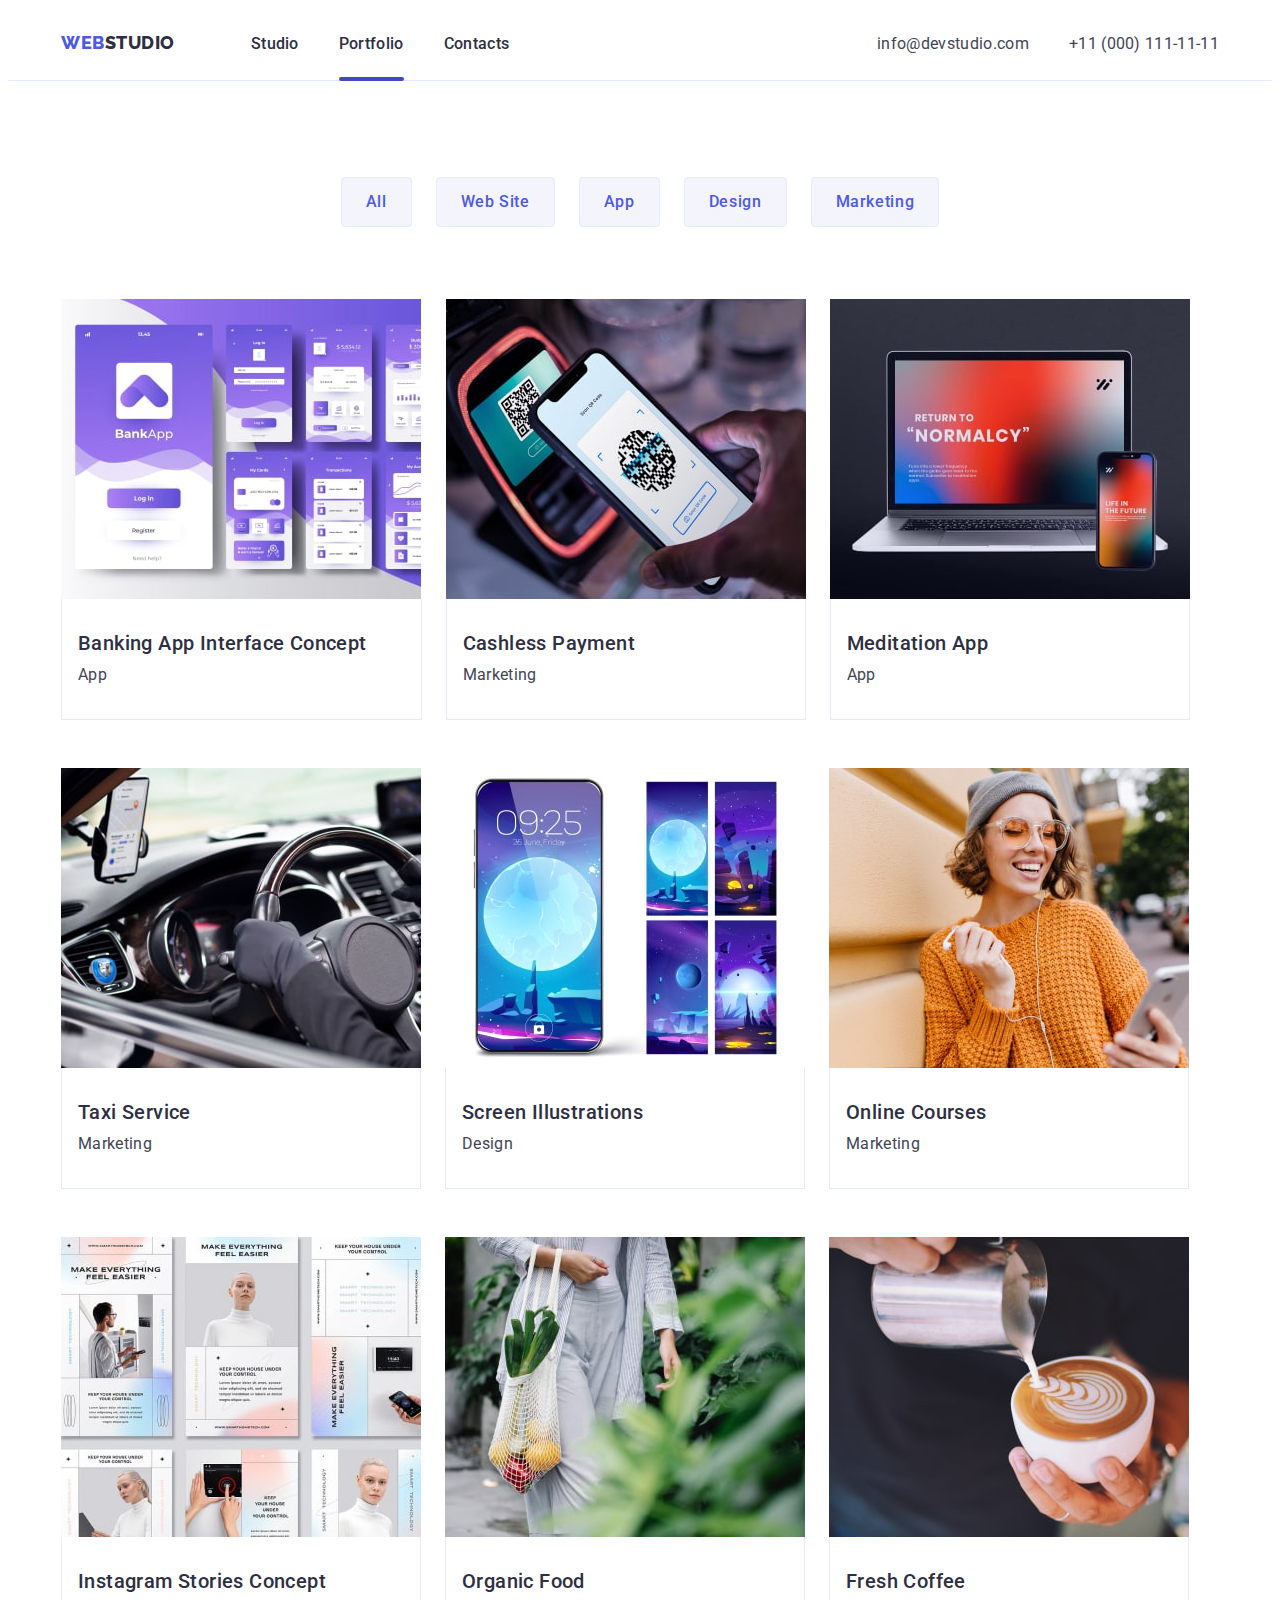
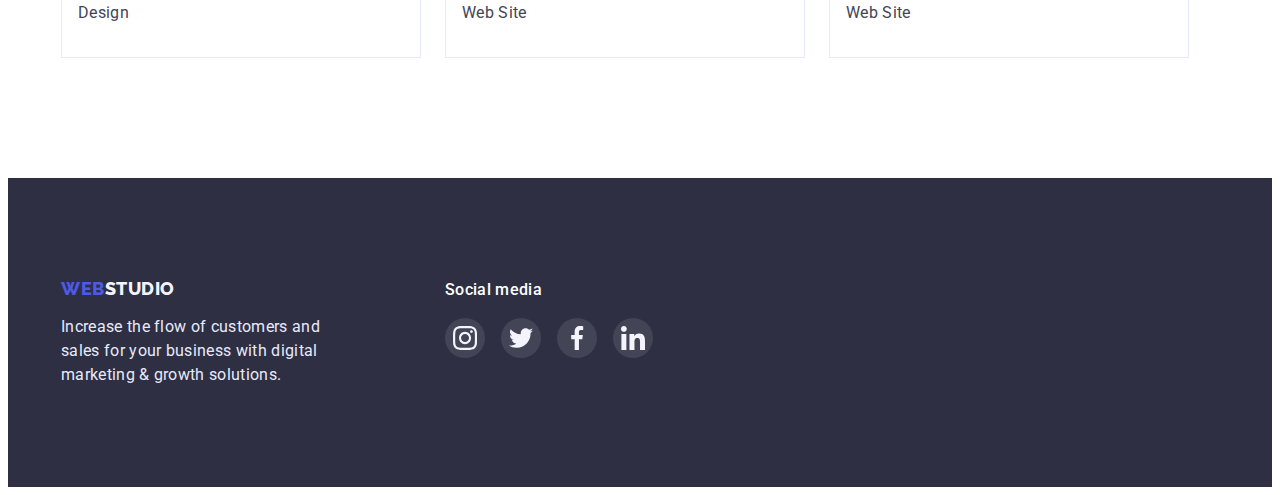
==== portfolio.html @ 8bde7b6d "Initial commit" ====
<!DOCTYPE html>
<html lang="en">
  <head>
    <meta charset="UTF-8" />
    <meta http-equiv="X-UA-Compatible" content="IE=edge" />
    <meta name="viewport" content="width=device-width, initial-scale=1.0" />
    <link rel="preconnect" href="https://fonts.googleapis.com" />
    <link rel="preconnect" href="https://fonts.gstatic.com" crossorigin />
    <link
      href="https://fonts.googleapis.com/css2?family=Raleway:wght@800&family=Roboto:wght@400;500;700;900&display=swap"
      rel="stylesheet"
    />
    <link
      rel="stylesheet"
      href="node_modules/modern-normalize/modern-normalize.css"
    />
    <link rel="stylesheet" href="./css/styles.css" />
    <title>Portfolio</title>
  </head>
  <body>
    <header class="header">
      <div class="conteiner header-conteiner">
        <nav class="header-nav">
          <a href="./index.html" class="logo link"
            >Web<span class="part-logo">Studio</span></a
          >
          <ul class="header-list list">
            <li class="header-item">
              <a class="header-link link" href="./index.html">Studio</a>
            </li>
            <li class="header-item">
              <a class="header-link link active-page" href="./portfolio.html"
                >Portfolio</a
              >
            </li>
            <li class="header-item">
              <a class="header-link link" href="">Contacts</a>
            </li>
          </ul>
        </nav>
        <address class="address">
          <ul class="address-list list">
            <li class="address-item">
              <a class="address-link link" href="mailto:info@devstudio.com"
                >info@devstudio.com</a
              >
            </li>
            <li class="address-item">
              <a class="address-link link" href="tel:+110001111111"
                >+11 (000) 111-11-11</a
              >
            </li>
          </ul>
        </address>
      </div>
    </header>
    <main>
      <section class="sort">
        <div class="conteiner">
          <div class="btn-conteiner">
            <h1 class="sort-title" hidden>Sort</h1>
            <ul class="sort-btn-list list">
              <li class="sort-btn-item">
                <button type="button" class="sort-btn btn">All</button>
              </li>
              <li class="sort-btn-item">
                <button type="button" class="sort-btn btn">Web Site</button>
              </li>
              <li class="sort-btn-item">
                <button type="button" class="sort-btn btn">App</button>
              </li>
              <li class="sort-btn-item">
                <button type="button" class="sort-btn btn">Design</button>
              </li>
              <li class="sort-btn-item">
                <button type="button" class="sort-btn btn">Marketing</button>
              </li>
            </ul>
          </div>
          <ul class="sort-list list">
            <li class="sort-item">
              <a class="sort-link link" href="">
                <div class="sort-wrap">
                  <img
                    src="./images/banking-app-interface-concept.jpg"
                    alt="violet app interface"
                    width="360"
                  />
                  <p class="sort-cover-text text">
                    14 Stylish and User-Friendly App Design Concepts · Task
                    Manager App · Calorie Tracker App · Exotic Fruit Ecommerce
                    App · Cloud Storage App
                  </p>
                </div>
                <div class="portfolio-card">
                  <h2 class="sort-link-title title">
                    Banking App Interface Concept
                  </h2>
                  <p class="sort-link-text text">App</p>
                </div></a
              >
            </li>
            <li class="sort-item">
              <a class="sort-link link" href="">
                <div class="sort-wrap">
                  <img
                    src="./images/cashless-payment.jpg"
                    alt="cashless payment"
                    width="360"
                  />
                  <p class="sort-cover-text text">
                    14 Stylish and User-Friendly App Design Concepts · Task
                    Manager App · Calorie Tracker App · Exotic Fruit Ecommerce
                    App · Cloud Storage App
                  </p>
                </div>
                <div class="portfolio-card">
                  <h2 class="sort-link-title title">Cashless Payment</h2>
                  <p class="sort-link-text text">Marketing</p>
                </div></a
              >
            </li>
            <li class="sort-item">
              <a class="sort-link link" href="">
                <div class="sort-wrap">
                  <img
                    src="./images/meditaion-app.jpg"
                    alt="phone and laptop"
                    width="360"
                  />
                  <p class="sort-cover-text text">
                    14 Stylish and User-Friendly App Design Concepts · Task
                    Manager App · Calorie Tracker App · Exotic Fruit Ecommerce
                    App · Cloud Storage App
                  </p>
                </div>
                <div class="portfolio-card">
                  <h2 class="sort-link-title title">Meditation App</h2>
                  <p class="sort-link-text text">App</p>
                </div></a
              >
            </li>
            <li class="sort-item">
              <a class="sort-link link" href="">
                <div class="sort-wrap">
                  <img
                    src="./images/taxi-service.jpg"
                    alt="car steering wheel and navigator"
                    width="360"
                  />
                  <p class="sort-cover-text text">
                    14 Stylish and User-Friendly App Design Concepts · Task
                    Manager App · Calorie Tracker App · Exotic Fruit Ecommerce
                    App · Cloud Storage App
                  </p>
                </div>
                <div class="portfolio-card">
                  <h2 class="sort-link-title title">Taxi Service</h2>
                  <p class="sort-link-text text">Marketing</p>
                </div></a
              >
            </li>
            <li class="sort-item">
              <a class="sort-link link" href="">
                <div class="sort-wrap">
                  <img
                    src="./images/screen-illustrations.jpg"
                    alt="screen illustrations"
                    width="360"
                  />
                  <p class="sort-cover-text text">
                    14 Stylish and User-Friendly App Design Concepts · Task
                    Manager App · Calorie Tracker App · Exotic Fruit Ecommerce
                    App · Cloud Storage App
                  </p>
                </div>
                <div class="portfolio-card">
                  <h2 class="sort-link-title title">Screen Illustrations</h2>
                  <p class="sort-link-text text">Design</p>
                </div></a
              >
            </li>
            <li class="sort-item">
              <a class="sort-link link" href="">
                <div class="sort-wrap">
                  <img
                    src="./images/online-courses.jpg"
                    alt="a girl walks down the street and listens to a lesson on the phone"
                    width="360"
                  />
                  <p class="sort-cover-text text">
                    14 Stylish and User-Friendly App Design Concepts · Task
                    Manager App · Calorie Tracker App · Exotic Fruit Ecommerce
                    App · Cloud Storage App
                  </p>
                </div>
                <div class="portfolio-card">
                  <h2 class="sort-link-title title">Online Courses</h2>
                  <p class="sort-link-text text">Marketing</p>
                </div></a
              >
            </li>
            <li class="sort-item">
              <a class="sort-link link" href="">
                <div class="sort-wrap">
                  <img
                    src="./images/instagram-stories-concept.jpg"
                    alt="instagram stories concept"
                    width="360"
                  />
                  <p class="sort-cover-text text">
                    14 Stylish and User-Friendly App Design Concepts · Task
                    Manager App · Calorie Tracker App · Exotic Fruit Ecommerce
                    App · Cloud Storage App
                  </p>
                </div>
                <div class="portfolio-card">
                  <h2 class="sort-link-title title">
                    Instagram Stories Concept
                  </h2>
                  <p class="sort-link-text text">Design</p>
                </div></a
              >
            </li>
            <li class="sort-item">
              <a class="sort-link link" href="">
                <div class="sort-wrap">
                  <img
                    src="./images/organic-food.jpg"
                    alt="bag with organic fruit"
                    width="360"
                  />
                  <p class="sort-cover-text text">
                    14 Stylish and User-Friendly App Design Concepts · Task
                    Manager App · Calorie Tracker App · Exotic Fruit Ecommerce
                    App · Cloud Storage App
                  </p>
                </div>
                <div class="portfolio-card">
                  <h2 class="sort-link-title title">Organic Food</h2>
                  <p class="sort-link-text text">Web Site</p>
                </div></a
              >
            </li>
            <li class="sort-item">
              <a class="sort-link link" href="">
                <div class="sort-wrap">
                  <img
                    src="./images/fresh-coffee.jpg"
                    alt="fresh coffee"
                    width="360"
                  />
                  <p class="sort-cover-text text">
                    14 Stylish and User-Friendly App Design Concepts · Task
                    Manager App · Calorie Tracker App · Exotic Fruit Ecommerce
                    App · Cloud Storage App
                  </p>
                </div>
                <div class="portfolio-card">
                  <h2 class="sort-link-title title">Fresh Coffee</h2>
                  <p class="sort-link-text text">Web Site</p>
                </div></a
              >
            </li>
          </ul>
        </div>
      </section>
    </main>

    <footer class="footer">
      <div class="footer-conteiner conteiner">
        <div class="footer-conteiner-text">
          <a href="./index.html" class="logo link"
            >Web<span class="footer-part-logo">Studio</span></a
          >
          <p class="footer-text text">
            Increase the flow of customers and sales for your business with
            digital marketing & growth solutions.
          </p>
        </div>
        <div class="conteiner-footer-social">
          <h4 class="footer-media-title">Social media</h4>
          <ul class="footer-list list">
            <li>
              <a href="" class="footer-icon-link">
                <svg class="icon-footer">
                  <use href="./images/icons.svg#icon-instagram"></use>
                </svg>
              </a>
            </li>
            <li>
              <a href="" class="footer-icon-link">
                <svg class="icon-footer">
                  <use href="./images/icons.svg#icon-twitter"></use>
                </svg>
              </a>
            </li>
            <li>
              <a href="" class="footer-icon-link">
                <svg class="icon-footer">
                  <use href="./images/icons.svg#icon-facebook"></use>
                </svg>
              </a>
            </li>
            <li>
              <a href="" class="footer-icon-link">
                <svg class="icon-footer">
                  <use href="./images/icons.svg#icon-linkedin"></use>
                </svg>
              </a>
            </li>
          </ul>
        </div>
      </div>
    </footer>
  </body>
</html>
---- css/styles.css ----
:root {

    /**---------logo----------------**/
    --logo-color : #4D5AE5;
    --logo-first-color:#2E2F42;
    --last-logo-color : #F4F4FD;

    /**---------link----------------**/
    --address-link-color : #434455;
    --active-link-color :#404BBF;

    /**---------background----------------**/
    --background-color : #2E2F42;
    --second-background-color:#F4F4FD;

    /**---------title-text----------------**/
    --first-title-color : #ffffff;
    --main-color: #434455;
    --second-main-color:#2E2F42;
    --footer-text-color: #E7E9FC;

    /**---------button----------------**/
    --active-btn-color : #404BBF;
    --hero-btn-color : #4D5AE5;
    --text-btn-color :#FFFFFF ;
    --first-port-btn-color: #F4F4FD;
    --text-port-btn-color: #4D5AE5;
}

body {
    font-family: 'Roboto', sans-serif;
    color: var(--main-color);
}

p,
h1,
h2,
h3,
h4,
h5,
h6 {
    margin: 0;
}

ul {
    padding-left: 0;
    margin: 0;
}

img {
    display: block;
}


.conteiner {
width: 1158px;
margin: 0 auto;
padding-left: 15px;
padding-right: 15px;
}

section {
    padding-bottom: 120px;
    padding-top: 120px;
}

.logo {
font-family: 'Raleway', sans-serif;
    font-weight: 800;
    font-size: 18px;
    line-height: 1.17;
    letter-spacing: 0.03em;
    color: var(--logo-color);
    text-transform: uppercase;
}

.link {
    text-decoration: none;
}

.list {
    list-style: none;
}

.title {
font-weight: 500;
    font-size: 20px;
    line-height: 1.2;
    letter-spacing: 0.02em;
    color: var(--second-main-color);
}

.text {
    font-size: 16px;
        line-height: 1.5;
        letter-spacing: 0.02em;
        color: var(--main-color);
}

.link:is(:hover, :focus) {
    color: var(--active-link-color);
}

.hero-btn:is(:hover, :focus) {
    background-color:var(--active-btn-color) ;
}


.btn:is(:hover, :focus) {
    color : var(--text-btn-color);
    background-color: var(--active-btn-color);    
    box-shadow: 0px 3px 1px rgba(0, 0, 0, 0.1), 0px 2px 1px rgba(0, 0, 0, 0.08), 0px 2px 2px rgba(0, 0, 0, 0.12);
    border-color:var(--active-btn-color) ;
}

.sort-item:is(:hover, :focus) {
    box-shadow: 0px 1px 6px rgba(46, 47, 66, 0.08), 0px 1px 1px rgba(46, 47, 66, 0.16), 0px 2px 1px rgba(46, 47, 66, 0.08);

}

.active-page::after {
content:'';
width: 100%;
height: 4px;
display: block;
margin: 0;
padding: 0;
background-color: var(--active-link-color);
border-radius: 2px;
position: absolute;
top:45px;
}



/**------------------HEADER------------------**/

.header-item{
    position: relative;
}

.header {
border-bottom: 1px solid #E7E9FC;
}

.header-conteiner {
    display: flex;
    align-items: center;
    padding: 24px 0;
}

.logo{
transition: color 250ms cubic-bezier(0.4, 0, 0.2, 1);
}

.part-logo {
    color: var(--logo-first-color);
}

.header-nav {
display: flex;
}

.header-list {
    display: flex;
    margin-left: 76px;
    gap: 40px;
}

.header-link {
        font-weight: 500;
        font-size: 16px;
        line-height: 1.5;
        letter-spacing: 0.02em;
        color: var(--second-main-color) ;
        transition: color 250ms cubic-bezier(0.4, 0, 0.2, 1);
}

.address-link {
        font-weight: 400;
        font-size: 16px;
        line-height: 1.5;
        letter-spacing: 0.02em;
        color: var(--address-link-color);
        transition: color 250ms cubic-bezier(0.4, 0, 0.2, 1);
}

.address {
    font-style: normal;
    margin-left: auto;
}

.address-list {
display: flex;
gap: 40px;
}


/**------------------HERO------------------**/

.hero {
    background: var(--background-color);
    padding: 188px 0;
    max-width: 1440px;
    margin-left: auto;
    margin-right: auto;
    background-image: linear-gradient( to bottom ,rgba(46, 47, 66, 0.7),rgba(46, 47, 66, 0.7)), url(../images/people-office.jpg);
    background-position: center;
    background-size: cover;
}


.hero-contriner {
    display: flex;
    flex-direction: column;
    align-items: center;
}

.hero-title {
    font-size: 56px;
    line-height: 1.07;
    text-align: center;
    letter-spacing: 0.02em;
    color: var(--first-title-color);
    max-width: 496px;
margin-bottom: 48px;
}

.hero-btn {
    font-family: inherit;
    font-weight: 500;
    font-size: 16px;
    line-height: 1.5;
    letter-spacing: 0.04em; 
    align-items: center;
    color: var(--text-btn-color);
    background: var(--hero-btn-color);
    cursor: pointer;
    padding: 16px 32px;
    border-radius: 4px;
    border: 0px;
    box-shadow: 0px 4px 4px rgba(0, 0, 0, 0.15);
    transition: background-color 250ms cubic-bezier(0.4, 0, 0.2, 1);
}

/**------------------DESCRIPTION------------------**/

.description {
    padding-bottom: 0;
}

.description-list {
    display: flex;
    gap: 24px;
}

.description-item {
max-width: 264px;
}

.box-icon-description {
    width: 264px;
    height: 112px;
    background: #F4F4FD;
    border-radius: 4px;
    display: flex;
    justify-content: center;
    align-items: center;
    margin-bottom: 8px;
}

.icon-description {
    width: 64px;
    height: 64px;

}

/**------------------ABOUT------------------**/

.about-title {
    font-size: 36px;
        line-height: 1.11;
        letter-spacing: 0.02em;
        text-transform: capitalize;
        text-align: center;
        color: var(--second-main-color);
        margin-bottom: 72px;
}

.about-list {
    display: flex;
    gap: 24px;
}

/**------------------TEAM------------------**/

.team {
    background: var(--second-background-color);
}

.team-title {
    font-size: 36px;
        line-height: 1.11;
        letter-spacing: 0.02em;
        text-transform: capitalize;
        text-align: center;
        color: var(--second-main-color);
        margin-bottom: 72px;
}

.team-item-title {
text-align: center;
margin-bottom: 8px;
}

.team-item-text {
text-align: center;
margin-bottom: 8px;
}

.card {
    padding: 32px 16px;
}

.teame-list {
display: flex;
gap: 24px;
}

.team-item {
background: #FFFFFF;
    box-shadow: 0px 1px 6px rgba(46, 47, 66, 0.08),
        0px 1px 1px rgba(46, 47, 66, 0.16),
        0px 2px 1px rgba(46, 47, 66, 0.08);
    border-radius: 0px 0px 4px 4px;
}

.list-icon {
    display: flex;
    gap: 24px;
}

.icon-team {
    width: 16px;
    height: 16px;
}

.team-icon-link{
    width: 40px;
    height: 40px;
    background: #4D5AE5;
    border-radius: 50%;
    display: flex;
    align-items: center;
    justify-content: center;
    transition: background-color 250ms cubic-bezier(0.4, 0, 0.2, 1);
}

.team-icon-link:is(:hover, :focus)
{
    background: var(--active-link-color);
}

/**------------------CUSTOMER------------------**/

.customers-list {
    display: flex;
    gap: 24px;
}


.icon-customers{
width: 104px;
height: 56px;
fill: currentColor;
transition: color 250ms cubic-bezier(0.4, 0, 0.2, 1);
}


.icon-link-customer{
border: 1px solid #8E8F99;
border-radius: 4px;
width: 168px;
height: 88px;
display: flex;
align-items: center;
justify-content: center;
color: #8E8F99;
transition: border-color 250ms cubic-bezier(0.4, 0, 0.2, 1);
}

.icon-link-customer:is(:hover, :focus){
border-color: #404BBF;
}

.customers-title {
font-size: 36px;
line-height: 1.11;
text-align: center;
letter-spacing: 0.02em;
text-transform: capitalize;
color: var(--second-main-color);
margin-bottom: 72px;
}

/**------------------FOOTER------------------**/

.footer {
background: var(--background-color);
padding: 100px 0;
}

.footer-conteiner {
display: flex;
}

.footer-conteiner-text{
margin-right: 120px;
}

.footer-media-title{
font-weight: 500;
    font-size: 16px;
    line-height: 1.5;
    letter-spacing: 0.02em;
    color: #FFFFFF;
    margin-bottom: 16px;
}

.footer-text {
        color: var(--footer-text-color);
        max-width: 264px;
        margin-top: 16px;
}

.footer-part-logo {
color: var(--last-logo-color) ;
}

.footer-list{
    display: flex;
    gap: 16px;
}

.footer-icon-link{
width: 40px;
    height: 40px;
    background:rgba(255, 255, 255, 0.1);
    border-radius: 50%;
    display: flex;
    align-items: center;
    justify-content: center;
    transition: background-color 250ms cubic-bezier(0.4, 0, 0.2, 1);
}

.icon-footer{
    width: 24px;
    height: 24px;
}

.footer-icon-link:is(:hover, :focus) {
background: #31D0AA;
}

/**------------------PORTFOLIO------------------**/

.sort {
    padding-top: 96px;
}
.sort-link {
    color: var(--second-main-color);
}

.sort-btn {
    font-family: inherit;
        font-weight: 500;
        font-size: 16px;
        line-height: 1.5;
        text-align: center;
        letter-spacing: 0.04em;
        color: var(--text-port-btn-color);
        background: var(--first-port-btn-color);
        cursor: pointer;
        
        padding: 12px 24px;
        border-radius: 4px;
        border: 1px solid #E7E9FC;

        transition: color 250ms cubic-bezier(0.4, 0, 0.2, 1), background-color 250ms cubic-bezier(0.4, 0, 0.2, 1), box-shadow 250ms cubic-bezier(0.4, 0, 0.2, 1), border-color 250ms cubic-bezier(0.4, 0, 0.2, 1);

}

.sort-btn-list {
    display: flex;
    justify-content: center;
    gap: 24px;
}

.sort-list {
    display: flex;
    flex-wrap: wrap;
    row-gap: 48px;
    column-gap: 24px;
}

.portfolio-card {
background: #FFFFFF;
border-bottom: 1px solid ;
border-left:1px solid  ;
border-right: 1px solid ;
border-color: #E7E9FC;
padding: 32px 54px 32px 16px;
}

.sort-link-title {
margin-bottom: 8px;
}

.btn-conteiner {
margin-bottom: 72px;
}

.sort-wrap {
position: relative;
overflow:hidden;
}

.sort-cover-text{
position: absolute;
top: 0;
color: #F4F4FD;
padding: 40px 32px;
background-color: #4D5AE5;
height: 100%;
transform: translateY(100%);
transition: transform 250ms cubic-bezier(0.4, 0, 0.2, 1);
}

.sort-item:hover .sort-cover-text{
transform: translateY(0);
}

.sort-link:focus .sort-cover-text{
transform: translateY(0);

}

.sort-item{
    transition: box-shadow 250ms cubic-bezier(0.4, 0, 0.2, 1);
}

/**------------------Modal------------------**/

.backdrop {
position: fixed;
top: 0;
width: 100%;
height: 100%;
background-color: rgba(46, 47, 66, 0.4);
transition: opacity 250ms cubic-bezier(0.4, 0, 0.2, 1), visibility 250ms cubic-bezier(0.4, 0, 0.2, 1);
}

.modal {
position: absolute;
width: 360px;
min-height: 528px;
padding: 24px;
background: #FCFCFC;
box-shadow: 0px 1px 1px rgba(0, 0, 0, 0.14), 0px 1px 3px rgba(0, 0, 0, 0.12), 0px 2px 1px rgba(0, 0, 0, 0.2);
border-radius: 4px;
top: 50%;
left:50%;
transform: translate(-50%, -50%) scaleX(1);
transition: transform 250ms cubic-bezier(0.4, 0, 0.2, 1);
}

.button-backdrop {
    width: 24px;
    height: 24px;
    display: block;
    margin-left: auto;
    border-radius: 50%;
    background-color: #E7E9FC;
    border: 1px solid rgba(0, 0, 0, 0.1);
    box-shadow: 0px 4px 4px rgba(0, 0, 0, 0.25);
}

.backdrop.is-hidden .modal {
    transform: translate(-50%, -50%) scaleX(4);
}

.icon-backdrop {
    width: 8px;
    height: 8px;
}

.is-hidden{
    opacity: 0;
    visibility: hidden;
    pointer-events: none;
}
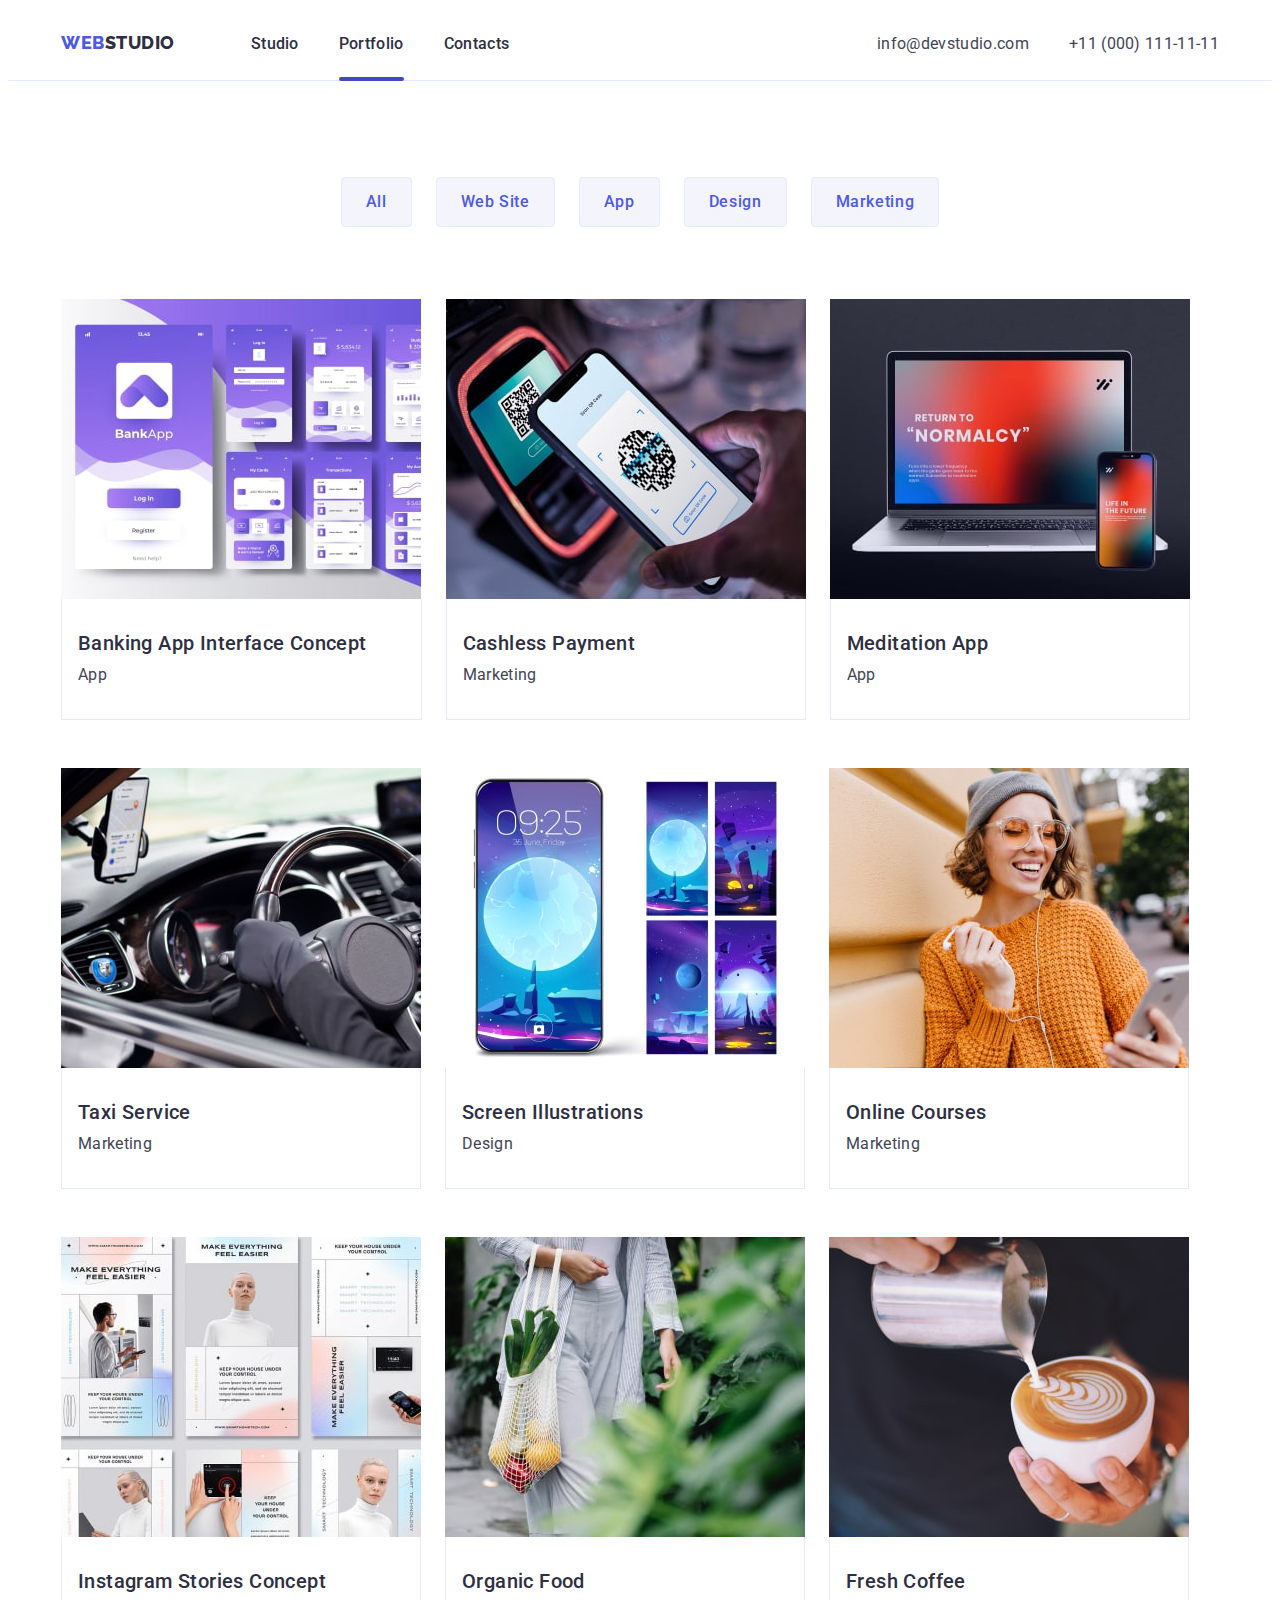
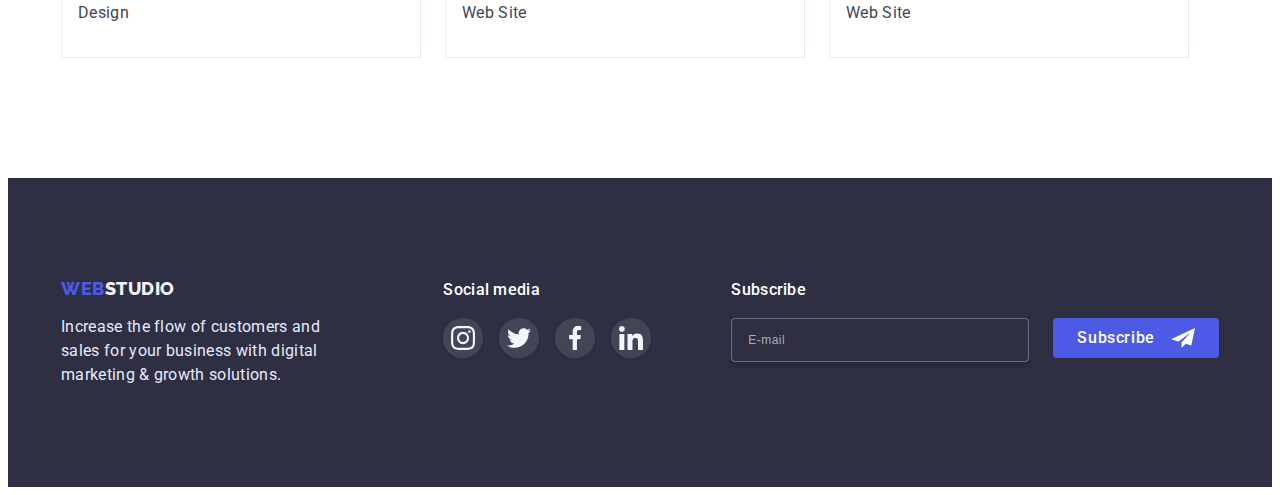
==== commit 48a011cc: "form+footer-form" ====
--- a/portfolio.html
+++ b/portfolio.html
@@ -311,6 +311,25 @@
             </li>
           </ul>
         </div>
+        <div class="subscribe-footer">
+          <h4 class="subscribe-title footer-media-title">Subscribe</h4>
+          <form class="subscribe-form">
+            <label for="user-email" class="visually-hidden">E-mail</label>
+            <input
+              type="email"
+              id="user-email"
+              name="user-email"
+              class="input-modal-footer"
+              placeholder="E-mail"
+            />
+            <button type="submit" class="modal-button-footer btn">
+              Subscribe
+              <svg class="icon-subscribe-footer">
+                <use href="./images/icons.svg#icon-fly"></use>
+              </svg>
+            </button>
+          </form>
+        </div>
       </div>
     </footer>
   </body>
--- a/css/styles.css
+++ b/css/styles.css
@@ -88,6 +88,20 @@
     line-height: 1.2;
     letter-spacing: 0.02em;
     color: var(--second-main-color);
+}
+
+.visually-hidden {
+    position: absolute;
+    width: 1px;
+    height: 1px;
+    margin: -1px;
+    border: 0;
+    padding: 0;
+
+    white-space: nowrap;
+    clip-path: inset(100%);
+    clip: rect(0 0 0 0);
+    overflow: hidden;
 }
 
 .text {
@@ -462,6 +476,67 @@
 background: #31D0AA;
 }
 
+.input-modal-footer {
+    width: 264px;
+    height: 40px;
+    padding-left: 16px;
+    padding-right: 16px;
+    border: 1px solid rgba(255, 255, 255, 0.3);
+    box-shadow:0px 4px 4px rgba(0, 0, 0, 0.15);
+    border-radius: 4px;
+    background-color: transparent;
+    outline: transparent;
+    font-size: 12px;
+    letter-spacing: 0.04em;
+    color: #FFFFFF;
+    transition: border-color 250ms cubic-bezier(0.4, 0, 0.2, 1);
+}
+
+.input-modal-footer::placeholder{
+font-size: 12px;
+letter-spacing: 0.04em;
+color: rgba(255, 255, 255, 0.6);
+}
+
+.input-modal-footer:focus {
+    border-color: #4D5AE5;
+}
+
+.subscribe-footer{
+    margin-left: 80px;
+}
+
+.icon-subscribe-footer{
+width: 24px;
+height: 24px;
+
+}
+
+.subscribe-form{
+    display: flex;
+    gap: 24px;
+}
+
+.modal-button-footer{
+min-width: 165px;
+display: flex;
+gap: 16px;
+font-family: inherit;
+font-weight: 500;
+font-size: 16px;
+line-height: 1.5;
+text-align: center;
+letter-spacing: 0.04em;
+background: #4D5AE5;
+color: #FFFFFF;
+cursor: pointer;
+height: 40px;
+padding: 8px 24px;
+border-radius: 4px;
+border: 0;
+transition: color 250ms cubic-bezier(0.4, 0, 0.2, 1), background-color 250ms cubic-bezier(0.4, 0, 0.2, 1), box-shadow 250ms cubic-bezier(0.4, 0, 0.2, 1), border-color 250ms cubic-bezier(0.4, 0, 0.2, 1);
+}
+
 /**------------------PORTFOLIO------------------**/
 
 .sort {
@@ -562,8 +637,8 @@
 
 .modal {
 position: absolute;
-width: 360px;
-min-height: 528px;
+width: 408px;
+min-height: 584px;
 padding: 24px;
 background: #FCFCFC;
 box-shadow: 0px 1px 1px rgba(0, 0, 0, 0.14), 0px 1px 3px rgba(0, 0, 0, 0.12), 0px 2px 1px rgba(0, 0, 0, 0.2);
@@ -579,6 +654,7 @@
     height: 24px;
     display: block;
     margin-left: auto;
+    margin-bottom: 24px;
     border-radius: 50%;
     background-color: #E7E9FC;
     border: 1px solid rgba(0, 0, 0, 0.1);
@@ -600,3 +676,144 @@
     pointer-events: none;
 }
 
+/*---------------------------MODAL--------------------------------*/
+.modal-title{
+font-weight: 500;
+font-size: 16px;
+line-height: 1.5;
+text-align: center;
+letter-spacing: 0.02em;
+color: #2E2F42;
+margin-bottom: 16px;
+}
+
+.label-text-modal{
+display: inline-block;
+font-size: 12px;
+color: #8E8F99;
+letter-spacing: 0.01em;
+}
+
+.input-modal{
+width: 100%;
+height: 40px;
+padding-left: 38px;
+padding-right: 16px;
+border: 1px solid rgba(33, 33, 33, 0.2);
+border-radius: 4px;
+outline: transparent;
+font-size: 12px;
+letter-spacing: 0.04em;
+transition: border-color 250ms cubic-bezier(0.4, 0, 0.2, 1);
+}
+
+.input-modal:focus{
+border-color: #4D5AE5;
+}
+
+.icon-wrap{
+position: relative;
+margin-top: 4px;
+}
+
+.label-wrap{
+margin-bottom: 8px;
+}
+
+.input-modal:focus + .icon-modal{
+    fill: #4D5AE5;
+}
+
+.icon-modal{
+width: 18px;
+height: 24px;
+position: absolute;
+left: 16px;
+top: 50%;
+transform: translateY(-50%);
+transition: fill 250ms cubic-bezier(0.4, 0, 0.2, 1);
+}
+
+.modal-button{
+font-family: inherit;
+font-weight: 500;
+font-size: 16px;
+line-height: 1.5;
+letter-spacing: 0.04em;
+color: var(--text-btn-color);
+background: var(--hero-btn-color);
+cursor: pointer;
+min-width: 169px;
+padding: 16px 32px;
+border-radius: 4px;
+border: 0px;
+box-shadow: 0px 4px 4px rgba(0, 0, 0, 0.15);
+transition: background-color 250ms cubic-bezier(0.4, 0, 0.2, 1);
+display: block;
+margin: 24px auto 0 auto;
+}
+
+.textarea-modal{
+width: 100%;
+height: 120px;
+border: 1px solid rgba(33, 33, 33, 0.2);
+border-radius: 4px;
+resize: none;
+padding: 8px 16px;
+font-size: 12px;
+font-family: inherit;
+margin-top: 4px;
+outline: none;
+transition: border-color 250ms cubic-bezier(0.4, 0, 0.2, 1);
+}
+
+.textarea-modal:focus {
+    border-color: #4D5AE5;
+}
+
+.textarea-modal::placeholder{
+color: rgba(117, 117, 117, 0.5);
+}
+
+.check-text{
+    display: flex;
+    align-items: center;
+    position: relative;
+    color: #757575;
+    letter-spacing: 0.04em;
+}
+
+.check-text span{
+width: 16px;
+height: 16px;
+border: 1.25px solid #2E2F42;
+border-radius: 2px;
+display: flex;
+align-items: center;
+justify-content: center;
+fill: transparent;
+transition: border-color 250ms cubic-bezier(0.4, 0, 0.2, 1), border 250ms cubic-bezier, fill 250ms cubic-bezier(0.4, 0, 0.2, 1);
+}
+
+.checkbox-modal:checked + .check-text span{
+background-color: #404BBF;
+border: 1.25px solid #404BBF;
+fill: #f4f4fd;
+}
+
+.checkbox-modal:focus + .check-text span{
+border-color: #404BBF; 
+}
+.icon-check-modal{
+width: 10px;
+height: 8px;
+}
+.label-part-modal{
+margin-left: 8px;
+margin-right: 5px;
+}
+
+.link-check-modal{
+color: #4D5AE5;
+}
+
